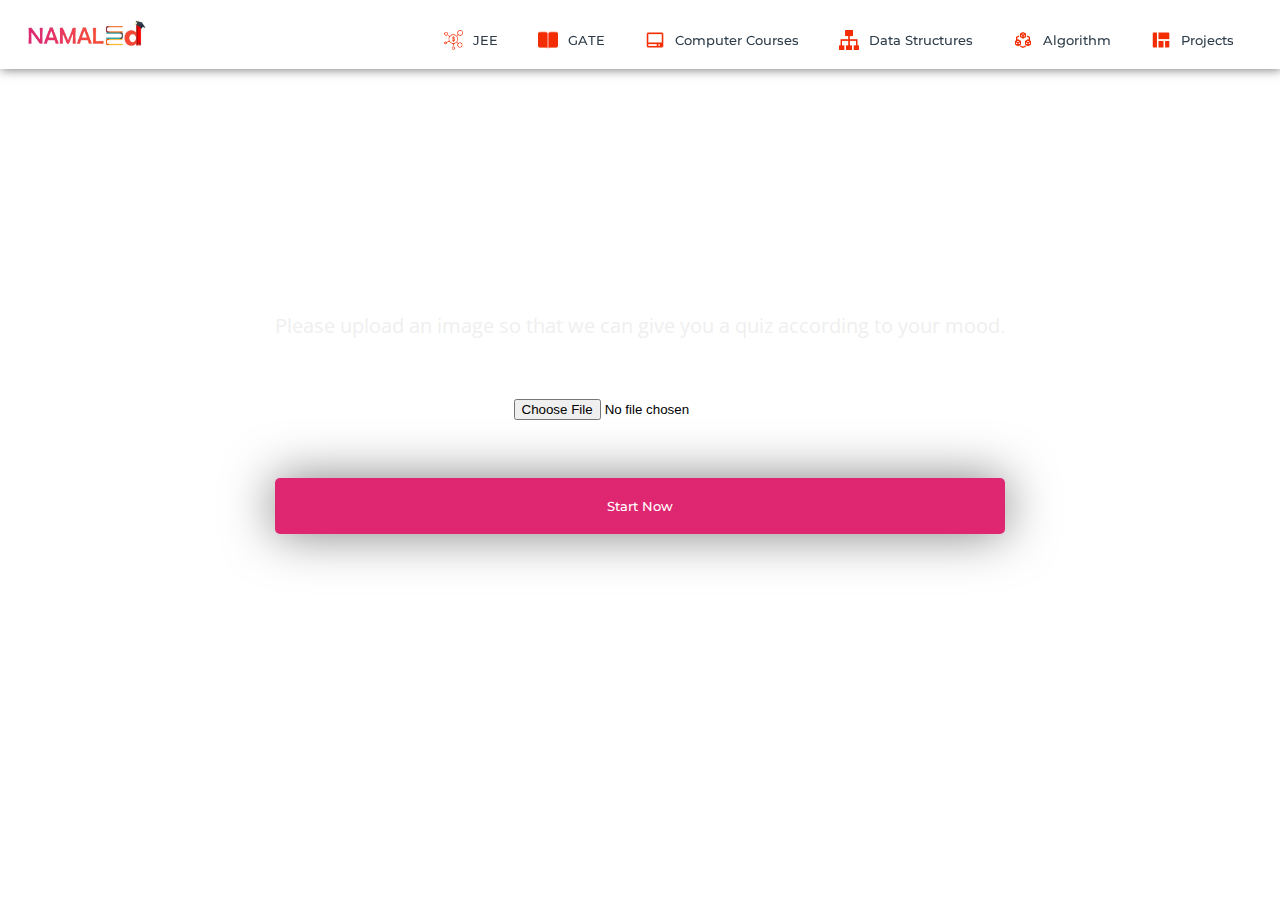
==== templates/quiz.html @ 40b1925e "First commit" ====
<!DOCTYPE html>
<html lang="en">
<head>
    <meta charset="UTF-8">
    <meta name="viewport" content="width=device-width, initial-scale=1.0">
    <link rel="shortcut icon" type="png" href="../static/assests/icon/favicon.png">
    <title>Quiz on LearnEd</title>
    <link rel="stylesheet" type="text/css" href="../static/css/quizStyle.css">
    <script type="text/javascript" src="../static/js/script.js"></script>
    <style>
     .upload-container {
    text-align: center;
    margin-bottom: 50px;
	padding: .5rem;
	background-color: #fff;
}

.upload-message {
    font-size: 1.2em;
    margin-bottom: 20px;
}

.file-input {
    /* display: inline-block; */
    background-color: #FA4B37; /* Starting color for gradient */
    background-image: linear-gradient(to right, #FA4B37, #DF2771); /* Gradient color */
    padding: 15px 30px;
    color: white;
    font-size: 1em;
    border-radius: 5px;
    cursor: pointer;
    transition: background 0.3s ease;
}

.file-input:hover {
    background-image: linear-gradient(to right, #DF2771, #FA4B37); /* Reverse gradient on hover */
}

.file-input input[type="file"] {
    display: none; /* Hide the actual file input */
}

    </style>
</head>
<body>
    <!-- NAVIGATION -->
    
<header>
	<div class="nav" id="nav">
		<div id="learned-logo">
			<a href="../index.html">
				<img src="../static/assests/icon/logog x.jfif" alt="LearnEd Logo" style="width: 120px;">
			</a>
		</div>
		<div class="switch-tab" id="switch-tab" onclick="switchTAB()">
			<img src="../static/assests/icon/menu.png" alt="Menu">
		</div>
		<ul id="list-switch">
			<li><a href="jee.html"><img src="../static/assests/courses/d1.png" class="icon">JEE</a></li>
			<li><a href="gate.html"><img src="../static/assests/courses/paper.png" class="icon">GATE</a></li>
			<li><a href="computer_courses.html"><img src="../static/assests/courses/computer.png" class="icon">Computer Courses</a></li>
			<li><a href="computer_courses.html#data"><img src="../static/assests/courses/data.png" class="icon">Data Structures</a></li>
			<li><a href="computer_courses.html#algo"><img src="../static/assests/courses/algo.png" class="icon">Algorithm</a></li>
			<li><a href="computer_courses.html#projects"><img src="../static/assests/courses/projects.png" class="icon">Projects</a></li>
		</ul>
		<div class="search" id="search-switch">
			<input type="search" placeholder="Search" class="srch">
			<button id="srchbtn"><img src="../static/assests/icon/search.png" alt="Search"></button>
		</div>
	</div>
</header>

    <!-- MAIN Heading of Page -->
    <div class="title" id="title">
        <span>Daily Quiz on NamalEd</span>
        <div class="shortdesc">
            <p>Please upload an image so that we can give you a quiz according to your mood.</p>
        </div>
        
        <!-- Upload container -->
        <div class="upload-container">           
            
            <form id="imageForm" enctype="multipart/form-data" method="post" action="/quiz_started" style="display: inline;">
                <input type="file" id="imageUpload" name="imageUpload" accept="image/*" required>
            </form>
        </div>

        <!-- Start button -->
        <button onclick="document.getElementById('imageForm').submit();">Start Now</button>
    </div>      

</body>
</html>


<!-- <button onclick="window.location.href='/start_quiz'">Start Now</button> -->
---- static/css/quizStyle.css ----
@import url('https://fonts.googleapis.com/css?family=Montserrat:500&display=swap');
@import url('https://fonts.googleapis.com/css?family=Dancing+Script&display=swap');
@import url('https://fonts.googleapis.com/css?family=Open+Sans&display=swap');

* {
	box-sizing: border-box;
	margin: 0;
	padding: 0;
}
html {
	scroll-behavior: smooth;
}
body {
	background: url(../assets/extra/b1.jpg);
	background-size: cover;
	font-family: 'Open Sans', sans-serif;
}

/*Styling SCROLLBAR*/
::-webkit-scrollbar {
  width: 5px;
}
::-webkit-scrollbar-thumb {
  background: #FA4B37;
  border-radius: 5px;
}
::-webkit-scrollbar-thumb:hover {
  background: #DF2771; 
}

/*NAVIGATION BAR*/
.nav {
	width: 100%;
	background-color: #fff;
	display: flex;
	flex-wrap: wrap;
	justify-content: space-between;
	align-items: center;
	padding: 20px 2%;
	position: fixed;
	top: 0;
	z-index: 10;
	box-shadow: 1px 1px 10px rgba(0,0,0,0.5);
}

.nav li, a, button {
	float: left;
	font-family: "Montserrat", sans-serif;
	font-weight: 500;
	font-size: 13px;
	color: #2E3D49;
	display: block;
	text-decoration: none;
	text-align: center;
}

.nav ul li img {
	width: 20px;
	margin-right: 10px;
	transform: translateY(5px);
	padding-top: 5px;
}

.nav ul li {
	list-style: none;
	display: inline-block;
	padding: 0px 20px;
}

.nav ul li a {
	transition: all 0.3s ease 0s;
}

.nav ul li a:hover {
	color: #FA4B37;
}

.nav button {
	padding: 9px 25px;
	background: linear-gradient(to right, #FA4B37, #DF2771);
	color: #fff;
	border: none;
	border-radius: 5px;
	cursor: pointer;
	outline: none;
	transition: all 0.3s ease 0s;
}

#srchbtn {
	padding: 9px 20px;
}
#srchbtn img {
	width: 15px;
	filter: brightness(100);
}

.nav button:hover {
	opacity: .9;
}
.nav .search {
	float: right;
}
.nav .search .srch {
	font-size: 13px;
	width: 300px;
	border: none;
	outline: none;
	border-bottom: 2px solid #FA4B37;
	padding: 9px;
}

.nav .search button {
	margin-right: 5px;
	float: right;
	margin-left: 10px;
}
.nav .switch-tab {
	cursor: pointer;
	visibility: hidden;
}
.nav .switch-tab img {
	width: 20px;
}
.nav .check-box {
	cursor: pointer;
	visibility: hidden;
}

/*TITLE*/
.title {
	margin-top: 18%;
	display: grid;
	justify-content: center;
	align-items: center;
}
.title span {
	font-weight: 700;
	font-family: 'Open Sans', sans-serif;
	font-size: 60px;
	color: #fff;
}
.title .shortdesc {
	font-family: 'Open Sans', sans-serif;
	font-size: 20px;
	color: #efefef;
	margin-bottom: 50px;
	text-align: center;
}

.title button {
	padding: 20px 2%;
	border: none;
	border-radius: 5px;
	color: #fff;
	background: #DF2771;
	outline: none;
	cursor: pointer;
	box-shadow: 0 0 50px rgba(0,0,0,0.5);
}
.title button:hover {
	box-shadow: 0 0 10px rgba(0,0,0,0.3);
}

/*PANEL*/
.panel {
	display: flex; /* Use flex instead of inline */
	width: 100%;
	height: calc(100vh - 80px); /* Adjust height based on your header height */
	position: fixed;
	top: 80px; /* Adjust based on your header height */
	left: 0;
}

/*Different Topics Container*/
.left-side {
	background: #FFF;
	height: 100%;
	width: 25%;
	display: flex;
	flex-direction: column;
	align-items: center;
	box-shadow: inset 0 0 20px rgba(0,0,0,0.7), 0 0 30px rgba(0,0,0,0.5);
	overflow-y: auto;
}

/*Google Form Container*/
.right-side {
	background: #fff;
	height: 100%;
	width: 75%;
	overflow-y: auto;
	padding: 20px;
}
.quiz-question {
    margin: 10px auto; /* Adds space between each question */
}

.left-side ul {
	margin: 50px;
	margin-top: 150px;
}

.left-side li:hover {
	color: #000;
	font-size: 1.5em;
	font-weight: 900;
	transition: .3s ease-in-out;
}

#quiz-container {
	margin-top: 80px;
	width: 100%;
	height: 100%;
}

/*For Responsive Website*/
@media screen and (max-width: 1366px) {
	.search {
		display: none;
		margin-bottom: 10px;
	}
}

@media screen and (max-width: 1000px) {
	.nav ul, .nav .search {
		display: none;
	}
	.nav #learned-logo {
		transition: 1s ease;
		margin-left: 40%;
		transform: scale(1.5);
	}
	.nav ul li {
		width: 100%;
		margin-bottom: 5px;
	}
	.nav .switch-tab {
		visibility: visible;
	}
	.nav .check-box {
		visibility: visible;
	}
	.search {
		visibility: visible;
		margin: 30px;
		margin-top: 0px;
	}
}

/* Quiz Cards */
.quiz-cards {
	list-style: none;
	padding: 0;
}

.quiz-cards li {
	margin-bottom: 10px;
}

.quiz-card {
	background: linear-gradient(to right, #FA4B37, #DF2771);
	padding: 20px;
	border-radius: 10px;
	color: white;
	cursor: pointer;
	transition: transform 0.2s ease;
}

.quiz-card:hover {
	transform: translateY(-5px);
}

.quiz-frame button {
	display: block;
	width: 100%;
	padding: 10px;
	background: linear-gradient(to right, #FA4B37, #DF2771);
	color: white;
	border: none;
	border-radius: 5px;
	cursor: pointer;
	margin-top: 20px;
	transition: background-color 0.3s ease;
}

.quiz-frame button:hover {
	background: linear-gradient(to right, #FA4B37, #DF2771);
}

#quiz-results {
	margin-top: 20px;
	text-align: center;
	font-size: 1.2em;
	color: #007BFF;
}

.right-side {
	flex: 1;
	padding: 20px;
	background-color: white;
	overflow-y: auto;
}

.quiz-frame {
	width: 100%;
	padding: 20px;
	background-color: #f9f9f9;
	border-radius: 10px;
	box-shadow: 0 2px 5px rgba(0, 0, 0, 0.1);
	margin-bottom: 20px;
}
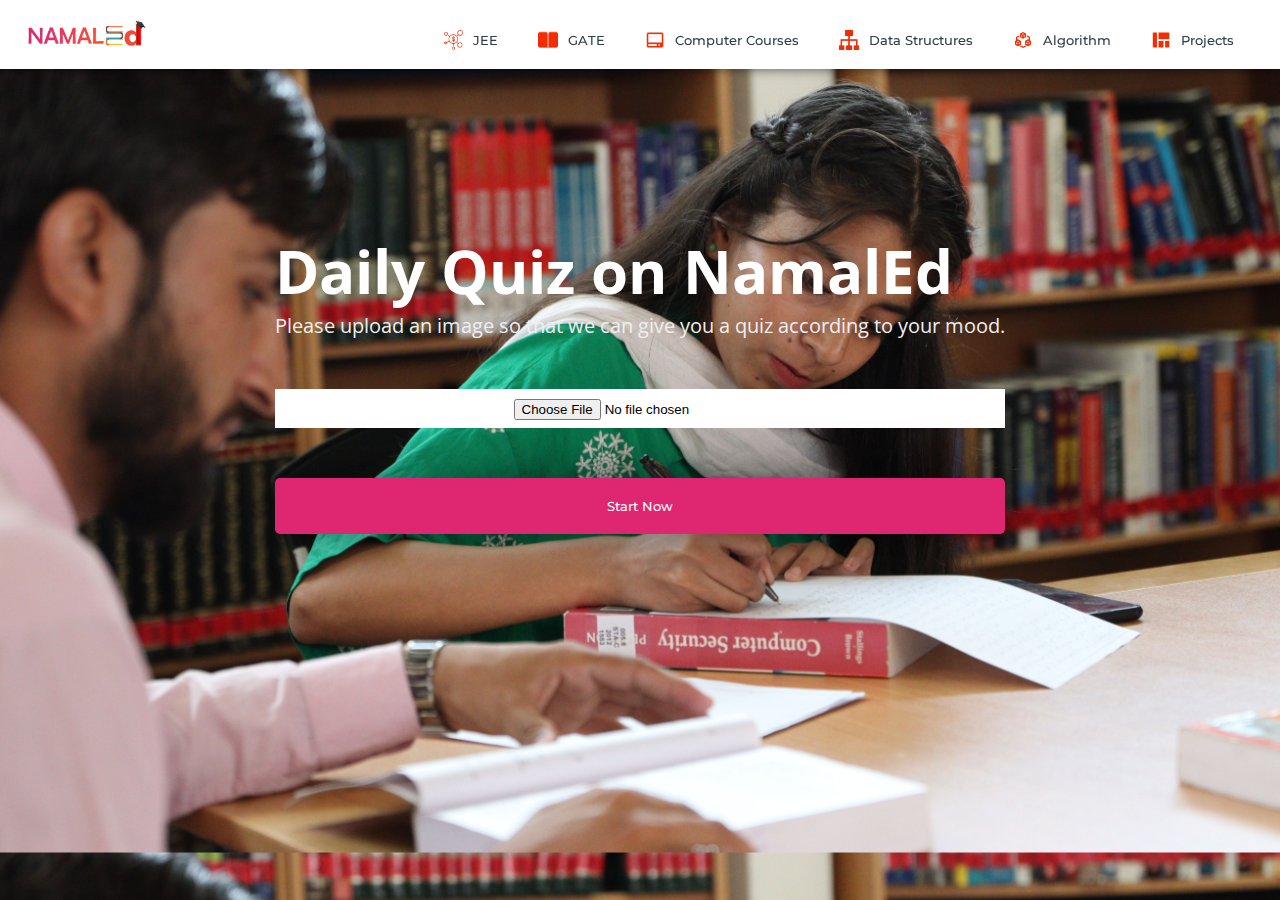
==== commit d424c5a8: "second commit" ====
--- a/templates/quiz.html
+++ b/templates/quiz.html
@@ -4,7 +4,7 @@
     <meta charset="UTF-8">
     <meta name="viewport" content="width=device-width, initial-scale=1.0">
     <link rel="shortcut icon" type="png" href="../static/assests/icon/favicon.png">
-    <title>Quiz on LearnEd</title>
+    <title>Quiz on NamalEd</title>
     <link rel="stylesheet" type="text/css" href="../static/css/quizStyle.css">
     <script type="text/javascript" src="../static/js/script.js"></script>
     <style>
--- a/static/css/quizStyle.css
+++ b/static/css/quizStyle.css
@@ -11,7 +11,7 @@
 	scroll-behavior: smooth;
 }
 body {
-	background: url(../assets/extra/b1.jpg);
+	background: url(../assests/extra/b1.jpg);
 	background-size: cover;
 	font-family: 'Open Sans', sans-serif;
 }
